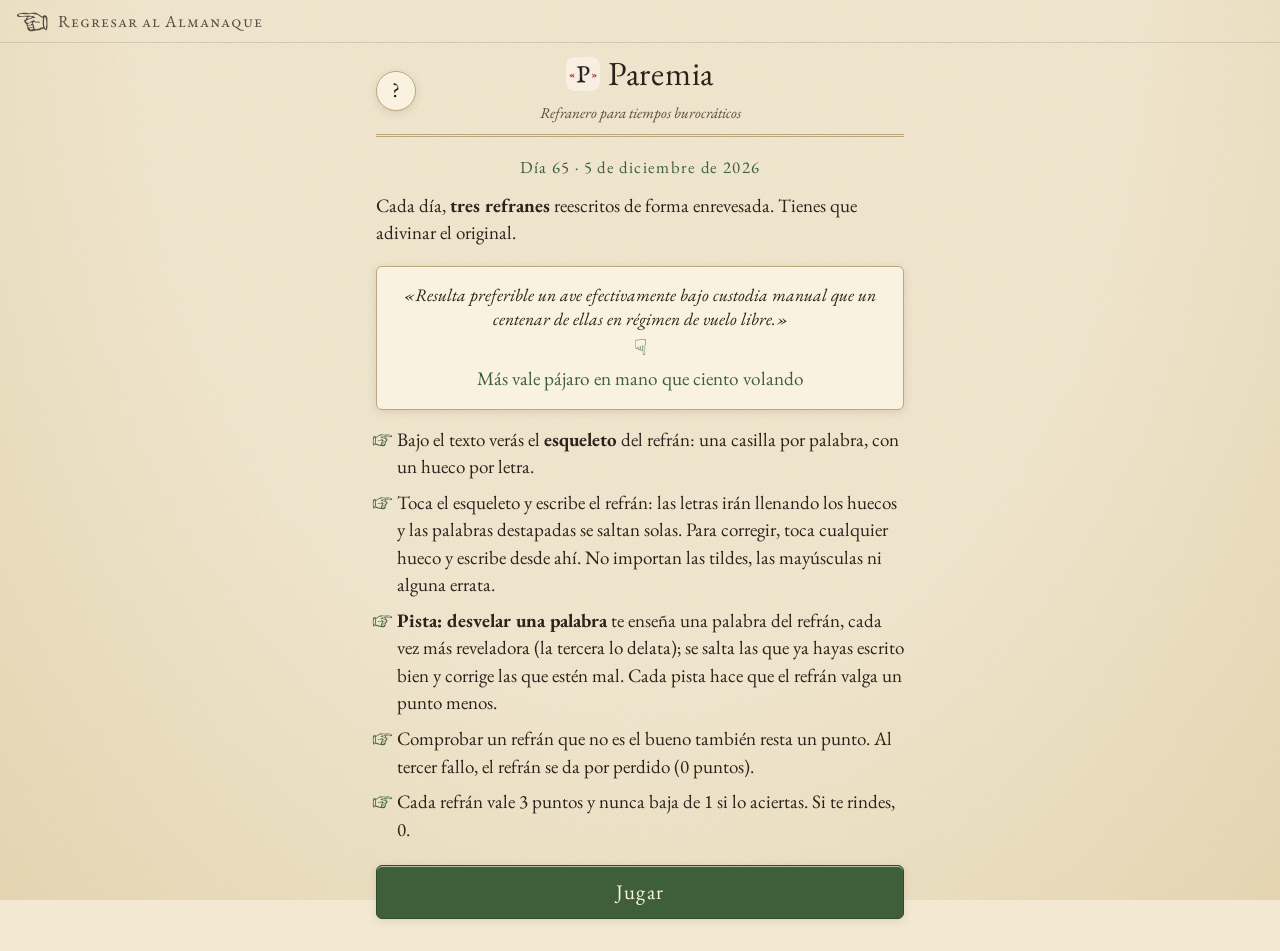
==== index.html @ f2867aca "Portada de 1,5 s y fundido de 0,5 s, como en Otrora Co-Authored-By: Claude Opus 5.5 <noreply@anthrop" ====
<!doctype html>
<html lang="es">
<head>
  <meta charset="utf-8">
  <meta name="viewport" content="width=device-width, initial-scale=1, viewport-fit=cover, interactive-widget=resizes-content">
  <title>Paremia</title>
  <meta name="description" content="Cada día, tres refranes de toda la vida reescritos en lenguaje de ventanilla. Adivina el original.">
  <!-- Vista previa al compartir el enlace (WhatsApp, X, Bluesky…): el icono del juego. -->
  <meta property="og:type" content="website">
  <meta property="og:site_name" content="Almanaque">
  <meta property="og:title" content="Paremia">
  <meta property="og:description" content="Cada día, tres refranes de toda la vida reescritos en lenguaje de ventanilla. Adivina el original.">
  <meta property="og:url" content="https://joseleking.github.io/Paremia/">
  <meta property="og:image" content="https://joseleking.github.io/Paremia/icons/icon-512.png">
  <meta property="og:image:width" content="512">
  <meta property="og:image:height" content="512">
  <meta property="og:image:alt" content="Icono de Paremia">
  <meta name="twitter:card" content="summary">
  <meta name="theme-color" content="#f3e9d2">
  <script>
    // Modo claro u oscuro: el que se elija en Almanaque, común a todos los juegos. Sin elegir, claro.
    try {
      if (localStorage.getItem('almanaque:tema') === 'dark') {
        document.documentElement.dataset.theme = 'dark';
        document.querySelector('meta[name="theme-color"]').content = '#1b1814';
      }
    } catch (e) {}
  </script>
  <link rel="manifest" href="manifest.json">
  <link rel="icon" href="icons/favicon-32.png" type="image/png" sizes="32x32">
  <link rel="apple-touch-icon" href="icons/apple-touch-icon.png">
  <meta name="apple-mobile-web-app-capable" content="yes">
  <meta name="apple-mobile-web-app-title" content="Paremia">
  <link rel="preconnect" href="https://fonts.googleapis.com">
  <link rel="preconnect" href="https://fonts.gstatic.com" crossorigin>
  <link href="https://fonts.googleapis.com/css2?family=EB+Garamond:ital,wght@0,400;0,500;0,600;1,400&family=IM+Fell+English:ital@0;1&family=IM+Fell+English+SC&display=swap" rel="stylesheet">
  <link rel="stylesheet" href="styles.css?v=8">
</head>
<body>
  <div id="portada" aria-hidden="true">
    <div class="portada__logo">
      <img src="icons/logo-portada-fondo.png" width="128" height="128" alt="">
      <img class="portada__comilla portada__comilla--izq" src="icons/logo-portada-comilla-izq.png" width="128" height="128" alt="">
      <img class="portada__comilla portada__comilla--der" src="icons/logo-portada-comilla-der.png" width="128" height="128" alt="">
    </div>
    <p class="portada__nombre">Paremia</p>
  </div>
  <div class="hoja">
    <header class="cabecera">
      <button class="icono-btn" id="btn-ayuda" type="button" aria-label="Cómo se juega">?</button>
      <div class="cabecera__titulo">
        <h1><img class="cabecera__logo" src="icons/logo-cabecera.png" width="34" height="34" alt="">Paremia</h1>
        <p class="cabecera__sub" id="subtitulo">Refranero para tiempos burocráticos</p>
      </div>
      <span class="cabecera__hueco" aria-hidden="true"></span>
    </header>

    <main id="app" aria-live="polite">
      <p class="cargando">Abriendo el refranero…</p>
    </main>
  </div>

  <dialog class="modal" id="modal" aria-labelledby="modal-titulo">
    <div class="modal__cuerpo" id="modal-cuerpo"></div>
    <button class="btn btn--sec modal__cerrar" id="modal-cerrar" type="button">Entendido</button>
  </dialog>

  <div class="aviso" id="aviso" role="status" aria-live="polite"></div>

  <script src="volver-almanaque.js?v=4" defer></script>
  <script src="app.js?v=12"></script>
</body>
</html>
---- styles.css ----
/* ==========================================================================
   Paremia — refranero viejo: papel, tinta y tela de encuadernación
   ========================================================================== */

:root {
  --papel: #f3e9d2;
  --papel-hondo: #e8d9b5;
  --tarjeta: #f9f2e0;
  --tinta: #2a231b;
  --tinta-suave: #5c4c3b;
  --tinta-tenue: #8a7862;
  --filete: #bba57d;
  --verde: #3e5f3a;
  --verde-hondo: #2e4a2b;
  --verde-tinte: rgba(62, 95, 58, 0.09);
  --sobre-verde: #fbf4e3;
  --ocre: #a87d1e;
  --ocre-tinte: rgba(168, 125, 30, 0.12);
  --almagre: #9b3a26;
  --sombra: 0 1px 0 rgba(255, 255, 255, 0.6) inset, 0 2px 8px rgba(60, 40, 20, 0.12);
  --grano: 0.18;

  --letra: "EB Garamond", Garamond, "Times New Roman", serif;
  --letra-titulo: "IM Fell English SC", "EB Garamond", Georgia, serif;
  --letra-fell: "IM Fell English", "EB Garamond", Georgia, serif;

  --radio: 6px;
  --margen: 16px;

  color-scheme: light;
}

:root[data-theme="dark"] {
  --papel: #1b1814;
  --papel-hondo: #14110e;
  --tarjeta: #25211b;
  --tinta: #ece2cb;
  --tinta-suave: #c3b398;
  --tinta-tenue: #8d7e68;
  --filete: #574a37;
  --verde: #9cc08f;
  --verde-hondo: #86ad78;
  --verde-tinte: rgba(156, 192, 143, 0.12);
  --sobre-verde: #1b1814;
  --ocre: #d9b25a;
  --ocre-tinte: rgba(217, 178, 90, 0.14);
  --almagre: #e08a73;
  --sombra: 0 2px 10px rgba(0, 0, 0, 0.45);
  --grano: 0.07;
  color-scheme: dark;
}

*,
*::before,
*::after { box-sizing: border-box; }

html { -webkit-text-size-adjust: 100%; }

body {
  margin: 0;
  min-height: 100vh;
  min-height: 100dvh;
  background-color: var(--papel);
  background-image: radial-gradient(ellipse at 50% 0%, transparent 55%, var(--papel-hondo) 100%);
  background-attachment: fixed;
  color: var(--tinta);
  font-family: var(--letra);
  font-size: 19px;
  line-height: 1.45;
  -webkit-tap-highlight-color: transparent;
}

/* Grano de papel */
body::before {
  content: "";
  position: fixed;
  inset: 0;
  pointer-events: none;
  opacity: var(--grano);
  background-image: url("data:image/svg+xml,%3Csvg xmlns='http://www.w3.org/2000/svg' width='180' height='180'%3E%3Cfilter id='n'%3E%3CfeTurbulence type='fractalNoise' baseFrequency='0.85' numOctaves='3' stitchTiles='stitch'/%3E%3CfeColorMatrix values='0 0 0 0 0.35 0 0 0 0 0.25 0 0 0 0 0.12 0 0 0 0.55 0'/%3E%3C/filter%3E%3Crect width='100%25' height='100%25' filter='url(%23n)'/%3E%3C/svg%3E");
  z-index: 0;
}

.hoja {
  position: relative;
  z-index: 1;
  overflow-x: clip;   /* el sello y las animaciones no deben ensanchar la página */
  max-width: 560px;
  margin: 0 auto;
  padding: 0 max(var(--margen), env(safe-area-inset-right)) max(32px, env(safe-area-inset-bottom)) max(var(--margen), env(safe-area-inset-left));
}

.visually-hidden {
  position: absolute !important;
  width: 1px; height: 1px;
  overflow: hidden;
  clip: rect(0 0 0 0);
  white-space: nowrap;
}

/* ---------- Cabecera ---------- */

.cabecera {
  display: grid;
  grid-template-columns: 44px 1fr 44px;
  align-items: center;
  padding: max(14px, env(safe-area-inset-top)) 0 10px;
  border-bottom: 3px double var(--filete);
  margin-bottom: 18px;
}

.cabecera__titulo { text-align: center; }

.cabecera h1 {
  margin: 0;
  font-family: var(--letra-titulo);
  font-weight: 400;
  font-size: 2.1rem;
  line-height: 1;
  letter-spacing: 0.02em;
  display: inline-flex;
  align-items: center;
  gap: 8px;
}

.cabecera__logo { border-radius: 8px; }

.cabecera__sub {
  margin: 4px 0 0;
  font-style: italic;
  font-size: 0.95rem;
  color: var(--tinta-suave);
}

.icono-btn {
  width: 40px;
  height: 40px;
  border-radius: 50%;
  border: 1px solid var(--filete);
  background: var(--tarjeta);
  color: var(--tinta);
  font-family: var(--letra-titulo);
  font-size: 1.3rem;
  line-height: 1;
  cursor: pointer;
  box-shadow: var(--sombra);
}

.icono-btn:focus-visible,
.btn:focus-visible,
summary:focus-visible { outline: 2px solid var(--verde); outline-offset: 2px; }

/* ---------- Pantallas ---------- */

.cargando { text-align: center; font-style: italic; color: var(--tinta-suave); }

.pantalla { animation: aparecer 0.35s ease both; }

.pantalla--centro,
.pantalla--inicio,
.pantalla--resultado { text-align: center; }

@keyframes aparecer {
  from { opacity: 0; transform: translateY(6px); }
  to { opacity: 1; transform: none; }
}

.kicker {
  margin: 0 0 12px;
  font-family: var(--letra-titulo);
  font-size: 1.05rem;
  letter-spacing: 0.08em;
  color: var(--verde);
}

.lema {
  font-family: var(--letra-fell);
  font-style: italic;
  font-size: 1.3rem;
  line-height: 1.35;
  margin: 8px 0 22px;
}

.floron {
  font-size: 1.6rem;
  color: var(--verde);
  line-height: 1;
  margin: 10px 0;
}

/* ---------- Botones ---------- */

.btn {
  display: inline-flex;
  align-items: center;
  justify-content: center;
  min-height: 48px;
  padding: 10px 18px;
  border-radius: var(--radio);
  border: 1px solid var(--verde-hondo);
  background: var(--verde);
  color: var(--sobre-verde);
  font: inherit;
  font-size: 1.05rem;
  font-weight: 500;
  letter-spacing: 0.02em;
  cursor: pointer;
  box-shadow: var(--sombra);
  transition: transform 0.08s ease, background-color 0.15s ease;
  text-decoration: none;
  touch-action: manipulation;
}

.btn:active { transform: translateY(1px); }
.btn:disabled { opacity: 0.45; cursor: default; transform: none; }

.btn--grande {
  width: 100%;
  min-height: 54px;
  font-family: var(--letra-titulo);
  font-size: 1.3rem;
  font-weight: 400;
  letter-spacing: 0.06em;
}

.btn--sec {
  background: var(--tarjeta);
  color: var(--tinta);
  border-color: var(--filete);
}

.btn--rendirse.is-confirmando {
  border-color: var(--almagre);
  color: var(--almagre);
}

.pila {
  display: grid;
  gap: 10px;
  margin: 20px 0;
}

/* ---------- Inicio y reglas ---------- */

.reglas { text-align: left; }
.reglas > p:first-child { margin-top: 0; }

.ejemplo {
  margin: 16px 0;
  padding: 16px;
  background: var(--tarjeta);
  border: 1px solid var(--filete);
  border-radius: var(--radio);
  text-align: center;
  box-shadow: var(--sombra);
}

.ejemplo__pedante {
  margin: 0;
  font-family: var(--letra-fell);
  font-style: italic;
  font-size: 1.1rem;
  line-height: 1.35;
}

.ejemplo__flecha {
  margin: 6px 0;
  color: var(--verde);
  font-size: 1.4rem;
  line-height: 1;
}

.ejemplo__refran {
  margin: 0;
  font-family: var(--letra-titulo);
  font-size: 1.2rem;
  color: var(--verde);
}

.reglas__lista {
  padding-left: 1.1em;
  margin: 0 0 22px;
}

.reglas__lista li { margin-bottom: 8px; }
.reglas__lista li::marker { content: "☞ "; color: var(--verde); }
.reglas__nota { font-size: 0.95rem; color: var(--tinta-suave); }

/* ---------- Progreso ---------- */

.progreso {
  display: flex;
  justify-content: center;
  gap: 10px;
  list-style: none;
  margin: 0 0 14px;
  padding: 0;
}

.progreso li {
  width: 34px;
  height: 34px;
  display: grid;
  place-items: center;
  border-radius: 50%;
  border: 1px solid var(--filete);
  font-family: var(--letra-titulo);
  font-size: 0.85rem;
  color: var(--tinta-tenue);
}

.progreso .is-actual { border: 2px solid var(--verde); color: var(--verde); }
.progreso .is-limpio { background: var(--verde); border-color: var(--verde); color: var(--sobre-verde); }
.progreso .is-pistas { background: var(--ocre); border-color: var(--ocre); color: var(--sobre-verde); }
.progreso .is-rendido { background: var(--tinta-tenue); border-color: var(--tinta-tenue); color: var(--papel); }

/* ---------- Dictamen (la versión pedante) ---------- */

.dictamen {
  position: relative;
  margin: 0 0 18px;
  padding: 14px 18px 20px;
  background: var(--tarjeta);
  border: 1px solid var(--filete);
  border-radius: 2px;
  box-shadow: var(--sombra), 4px 4px 0 -1px var(--papel), 4px 4px 0 0 var(--filete);
}

/* Doble filete interior, como un documento oficial */
.dictamen::before {
  content: "";
  position: absolute;
  inset: 5px;
  border: 1px solid var(--filete);
  opacity: 0.55;
  pointer-events: none;
}

.dictamen__cabecera {
  display: flex;
  justify-content: space-between;
  gap: 8px;
  padding-bottom: 8px;
  margin-bottom: 12px;
  border-bottom: 1px solid var(--filete);
  font-family: var(--letra-titulo);
  font-size: 0.82rem;
  letter-spacing: 0.08em;
  color: var(--tinta-tenue);
}

.dictamen__texto {
  margin: 0;
  font-family: var(--letra-fell);
  font-style: italic;
  font-size: clamp(1.35rem, 5.6vw, 1.7rem);
  line-height: 1.3;
  text-wrap: pretty;
  hyphens: manual;
}

.dictamen__texto::before {
  content: "«";
  color: var(--verde);
  margin-right: 0.05em;
}

.dictamen__texto::after {
  content: "»";
  color: var(--verde);
  margin-left: 0.05em;
}

/* ---------- Esqueleto ---------- */

.esqueleto {
  display: flex;
  flex-wrap: wrap;
  justify-content: center;
  gap: 10px 8px;
  margin: 0 0 18px;
}

.palabra {
  display: inline-flex;
  align-items: flex-end;
}

.casilla {
  display: inline-flex;
  gap: 2px;
  padding: 5px 6px 6px;
  border: 1px solid var(--filete);
  border-radius: 4px;
  background: color-mix(in srgb, var(--tarjeta) 70%, transparent);
}

.hueco {
  width: 0.62em;
  height: 1.25em;
  display: inline-grid;
  place-items: end center;
  border-bottom: 1.5px solid var(--tinta-tenue);
  font-family: var(--letra-titulo);
  font-size: 1.05rem;
  line-height: 1.1;
  color: var(--tinta);
}

.palabra--vista .casilla {
  border-color: var(--verde);
  background: var(--verde-tinte);
}

.destapada {
  display: inline-block;
  height: 1.25em;
  padding: 0 2px;
  font-family: var(--letra);
  font-weight: 500;
  font-size: 1.1rem;
  line-height: 1.2;
  color: var(--tinta);
}

.palabra.is-recien .casilla { animation: destapar 0.5s ease; }

@keyframes destapar {
  0% { transform: rotateX(90deg); }
  100% { transform: none; }
}

.signo {
  font-family: var(--letra-titulo);
  font-size: 1.15rem;
  padding: 0 1px 4px;
  color: var(--tinta-suave);
}

/* ---------- Respuesta ---------- */

.respuesta {
  display: grid;
  gap: 10px;
  scroll-margin-bottom: 16px;
}

/* El esqueleto hace de casilla: un campo invisible lo cubre y recoge lo tecleado. */
.tablero {
  position: relative;
  border-radius: var(--radio);
  cursor: text;
}

.tablero .esqueleto { margin: 0; padding: 4px 0; }

.tablero__campo {
  position: absolute;
  inset: 0;
  width: 100%;
  height: 100%;
  margin: 0;
  padding: 0;
  border: 0;
  opacity: 0;
  background: transparent;
  color: transparent;
  caret-color: transparent;
  font-size: 16px;   /* ≥16px: evita el zoom de iOS al enfocar */
  cursor: text;
}

.tablero:focus-within .casilla { border-color: var(--tinta-suave); }
.tablero:focus-within .palabra--vista .casilla { border-color: var(--verde); }
.tablero:has(.tablero__campo:focus-visible) { outline: 2px solid var(--verde-tinte); outline-offset: 4px; }

.hueco.is-lleno { border-bottom-color: var(--tinta); text-transform: lowercase; }

.tablero:focus-within .hueco.is-cursor {
  border-bottom: 2.5px solid var(--verde);
  background: var(--verde-tinte);
  animation: parpadeo 1.1s steps(1) infinite;
}

@keyframes parpadeo {
  50% { border-bottom-color: transparent; }
}

.tablero.is-temblando { animation: temblar 0.35s ease; }

@keyframes temblar {
  20%, 60% { transform: translateX(-5px); }
  40%, 80% { transform: translateX(5px); }
}

.respuesta__mensaje {
  min-height: 1.45em;
  margin: 0;
  text-align: center;
  font-style: italic;
  color: var(--tinta-suave);
}

.respuesta__mensaje.is-casi { color: var(--ocre); font-weight: 500; }
.respuesta__mensaje.is-mal { color: var(--almagre); }

.respuesta__ayudas {
  display: grid;
  grid-template-columns: 1fr 1fr;
  gap: 10px;
}

.valor {
  display: flex;
  align-items: center;
  justify-content: center;
  gap: 8px;
  margin: 2px 0 0;
  font-size: 0.95rem;
  color: var(--tinta-suave);
}

.valor__marcas { display: inline-flex; gap: 4px; }

.valor__punto {
  width: 10px;
  height: 10px;
  border-radius: 50%;
  border: 1px solid var(--verde);
}

.valor__punto.is-lleno { background: var(--verde); }

/* ---------- Recompensa ---------- */

.pantalla--recompensa .dictamen { opacity: 0.7; }
.pantalla--recompensa .dictamen__texto { font-size: 1.15rem; }

.recompensa {
  position: relative;
  margin: 4px 0 20px;
  padding: 26px 20px 20px;
  text-align: center;
  background: var(--tarjeta);
  border: 1px solid var(--verde);
  border-radius: var(--radio);
  box-shadow: var(--sombra);
  animation: aparecer 0.5s 0.1s ease both;
}

/* Esquinas de grabado */
.recompensa::before,
.recompensa::after {
  content: "❧";
  position: absolute;
  bottom: 8px;
  font-size: 1.1rem;
  color: var(--verde);
  opacity: 0.7;
}
.recompensa::before { left: 10px; transform: scaleX(-1); }
.recompensa::after { right: 10px; }

.recompensa__etiqueta {
  margin: 0 0 6px;
  font-family: var(--letra-titulo);
  font-size: 0.9rem;
  letter-spacing: 0.1em;
  color: var(--tinta-tenue);
}

.recompensa__refran {
  margin: 0;
  font-family: var(--letra-titulo);
  font-size: clamp(1.6rem, 7vw, 2rem);
  line-height: 1.15;
  color: var(--verde);
  text-wrap: balance;
}

.recompensa__refran::first-letter {
  font-size: 1.25em;
}

.recompensa__glosa {
  margin: 0 auto;
  max-width: 34ch;
}

.recompensa__glosa dt {
  font-family: var(--letra-titulo);
  font-size: 0.85rem;
  letter-spacing: 0.1em;
  color: var(--tinta-tenue);
  margin-top: 12px;
}

.recompensa__glosa dd {
  margin: 2px 0 0;
  font-size: 1.12rem;
}

.recompensa__puntos {
  margin: 18px 0 0;
  padding-top: 12px;
  border-top: 1px solid var(--filete);
  font-style: italic;
  color: var(--tinta-suave);
}

.recompensa__puntos b {
  font-style: normal;
  font-family: var(--letra-titulo);
  color: var(--verde);
  font-size: 1.2rem;
  margin-left: 4px;
}

.sello {
  position: absolute;
  top: -14px;
  right: 14px;
  padding: 2px 10px;
  border: 2px solid var(--verde);
  border-radius: 4px;
  background: var(--papel);
  font-family: var(--letra-titulo);
  font-size: 0.9rem;
  letter-spacing: 0.12em;
  color: var(--verde);
  transform: rotate(6deg);
  animation: sellar 0.4s 0.35s cubic-bezier(.2, 1.6, .5, 1) both;
}

@keyframes sellar {
  from { opacity: 0; transform: rotate(6deg) scale(1.5); }
  to { opacity: 1; transform: rotate(6deg) scale(1); }
}

.recompensa--rendido { border-color: var(--filete); }
.recompensa--rendido .sello { border-color: var(--almagre); color: var(--almagre); }
.recompensa--rendido .recompensa__puntos b { color: var(--tinta-tenue); }

/* ---------- Resultado ---------- */

.marcador {
  padding: 18px 16px;
  background: var(--tarjeta);
  border: 1px solid var(--filete);
  border-radius: var(--radio);
  box-shadow: var(--sombra);
}

.marcador__cifra {
  margin: 0;
  font-family: var(--letra-titulo);
  line-height: 1;
  color: var(--verde);
}

.marcador__cifra b { font-weight: 400; font-size: 4rem; }
.marcador__cifra span { font-size: 1.8rem; color: var(--tinta-tenue); }

.marcador__emojis {
  margin: 8px 0 4px;
  font-size: 1.8rem;
  letter-spacing: 0.15em;
}

.marcador__frase {
  margin: 0;
  font-family: var(--letra-fell);
  font-style: italic;
  font-size: 1.2rem;
}

.repaso {
  list-style: none;
  margin: 0 0 20px;
  padding: 0;
  text-align: left;
  border-top: 1px solid var(--filete);
}

.repaso li { border-bottom: 1px solid var(--filete); }

.repaso summary {
  display: flex;
  align-items: center;
  gap: 10px;
  min-height: 48px;
  padding: 8px 2px;
  cursor: pointer;
  list-style: none;
}

.repaso summary::-webkit-details-marker { display: none; }

.repaso__marca {
  flex: none;
  width: 14px;
  height: 14px;
  border-radius: 3px;
}
.repaso__marca--limpio { background: var(--verde); }
.repaso__marca--pistas { background: var(--ocre); }
.repaso__marca--rendido { background: var(--tinta-tenue); }

.repaso__refran { flex: 1; font-weight: 500; }

.repaso__puntos {
  font-family: var(--letra-titulo);
  color: var(--tinta-suave);
}

.repaso__detalle {
  padding: 0 2px 12px 24px;
  font-size: 1rem;
  color: var(--tinta-suave);
}
.repaso__detalle p { margin: 0 0 6px; }
.repaso__pedante { font-family: var(--letra-fell); font-style: italic; }

.cifras {
  display: grid;
  grid-template-columns: repeat(4, 1fr);
  gap: 6px;
  margin: 0 0 16px;
}

.cifras div { text-align: center; }

.cifras dt {
  font-size: 0.78rem;
  line-height: 1.15;
  color: var(--tinta-tenue);
  font-variant: small-caps;
  letter-spacing: 0.04em;
}

.cifras dd {
  margin: 0;
  font-family: var(--letra-titulo);
  font-size: 1.6rem;
  line-height: 1.2;
}

.cuenta-atras {
  font-style: italic;
  color: var(--tinta-suave);
}

.cuenta-atras time {
  display: block;
  font-style: normal;
  font-family: var(--letra-titulo);
  font-size: 1.5rem;
  color: var(--tinta);
  font-variant-numeric: tabular-nums;
}

/* ---------- Modal ---------- */

.modal {
  width: min(520px, calc(100vw - 24px));
  max-height: calc(100dvh - 40px);
  padding: 22px 20px 18px;
  border: 1px solid var(--filete);
  border-radius: var(--radio);
  background: var(--papel);
  color: var(--tinta);
  box-shadow: 0 12px 40px rgba(0, 0, 0, 0.3);
}

.modal::backdrop { background: rgba(30, 22, 14, 0.45); }

.modal h2 {
  margin: 0 0 12px;
  font-family: var(--letra-titulo);
  font-weight: 400;
  font-size: 1.6rem;
  text-align: center;
}

.modal__cerrar { width: 100%; }

/* ---------- Aviso ---------- */

.aviso {
  position: fixed;
  left: 50%;
  bottom: max(24px, env(safe-area-inset-bottom));
  z-index: 10;
  max-width: calc(100vw - 32px);
  padding: 10px 16px;
  border-radius: var(--radio);
  background: var(--tinta);
  color: var(--papel);
  font-size: 1rem;
  white-space: pre-line;
  text-align: center;
  opacity: 0;
  pointer-events: none;
  transform: translate(-50%, 12px);
  transition: opacity 0.2s ease, transform 0.2s ease;
}

.aviso.is-visible { opacity: 1; transform: translate(-50%, 0); }

/* ---------- Portada: el logo se ve un instante al abrir ---------- */

#portada {
  position: fixed;
  inset: 0;
  z-index: 20;
  display: grid;
  place-items: center;
  align-content: center;
  gap: 1rem;
  background: var(--papel);
  transition: opacity 0.5s ease, visibility 0.5s ease;
}
#portada.oculta { opacity: 0; visibility: hidden; }

.portada__logo {
  width: 8rem;
  height: 8rem;
  filter: drop-shadow(0 3px 8px rgba(40, 25, 10, 0.22));
  position: relative;
  animation: asomar 0.5s ease-out both;
}

/* El logo va en capas para que las comillas se abran y cierren alrededor de la P. */
.portada__logo img {
  position: absolute;
  inset: 0;
  width: 100%;
  height: 100%;
}

.portada__comilla { animation: 0.9s ease-in-out infinite; }
.portada__comilla--izq { animation-name: comilla-izq; }
.portada__comilla--der { animation-name: comilla-der; }

@keyframes comilla-izq {
  50% { transform: translateX(-5%); }
}

@keyframes comilla-der {
  50% { transform: translateX(5%); }
}

.portada__nombre {
  margin: 0;
  font-family: var(--letra-titulo);
  font-size: 2.6rem;
  letter-spacing: 0.04em;
  line-height: 1;
  color: var(--tinta);
  animation: asomar 0.5s ease-out both;
}

@keyframes asomar {
  from { opacity: 0; transform: scale(0.9); }
}

@media (prefers-reduced-motion: reduce) {
  *, *::before, *::after { animation: none !important; transition: none !important; }
}

@media (max-width: 360px) {
  body { font-size: 18px; }
  .hueco { width: 0.55em; font-size: 0.95rem; }
  .casilla { padding: 4px 4px 5px; }
}
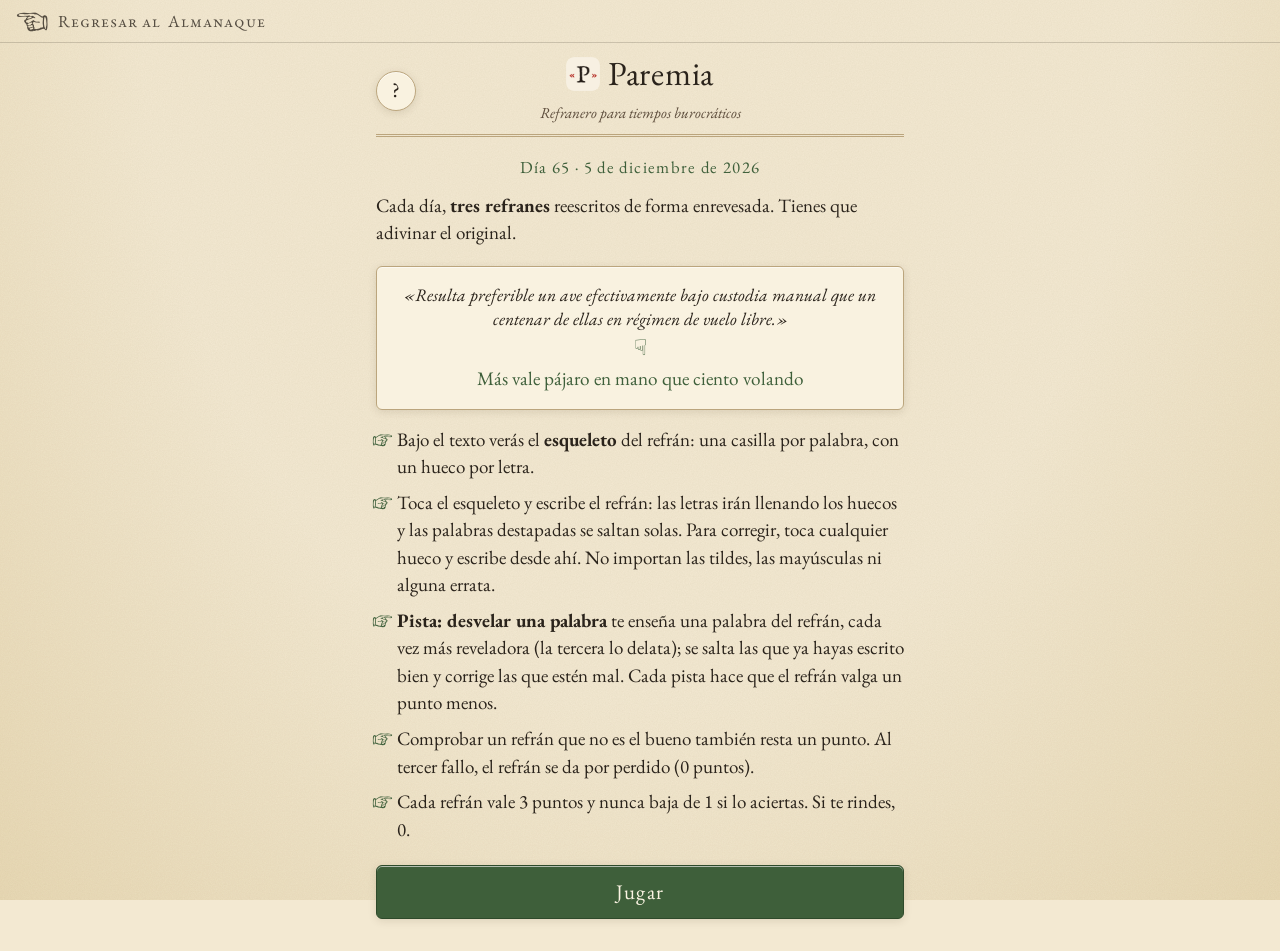
==== commit b7249339: "Franja con «Siguiente: … ☞» y botón «Siguiente juego» al terminar (volver-almanaque.js nuevo) Co-Aut" ====
--- a/index.html
+++ b/index.html
@@ -67,7 +67,7 @@
 
   <div class="aviso" id="aviso" role="status" aria-live="polite"></div>
 
-  <script src="volver-almanaque.js?v=4" defer></script>
-  <script src="app.js?v=12"></script>
+  <script src="volver-almanaque.js?v=5" defer></script>
+  <script src="app.js?v=13"></script>
 </body>
 </html>
